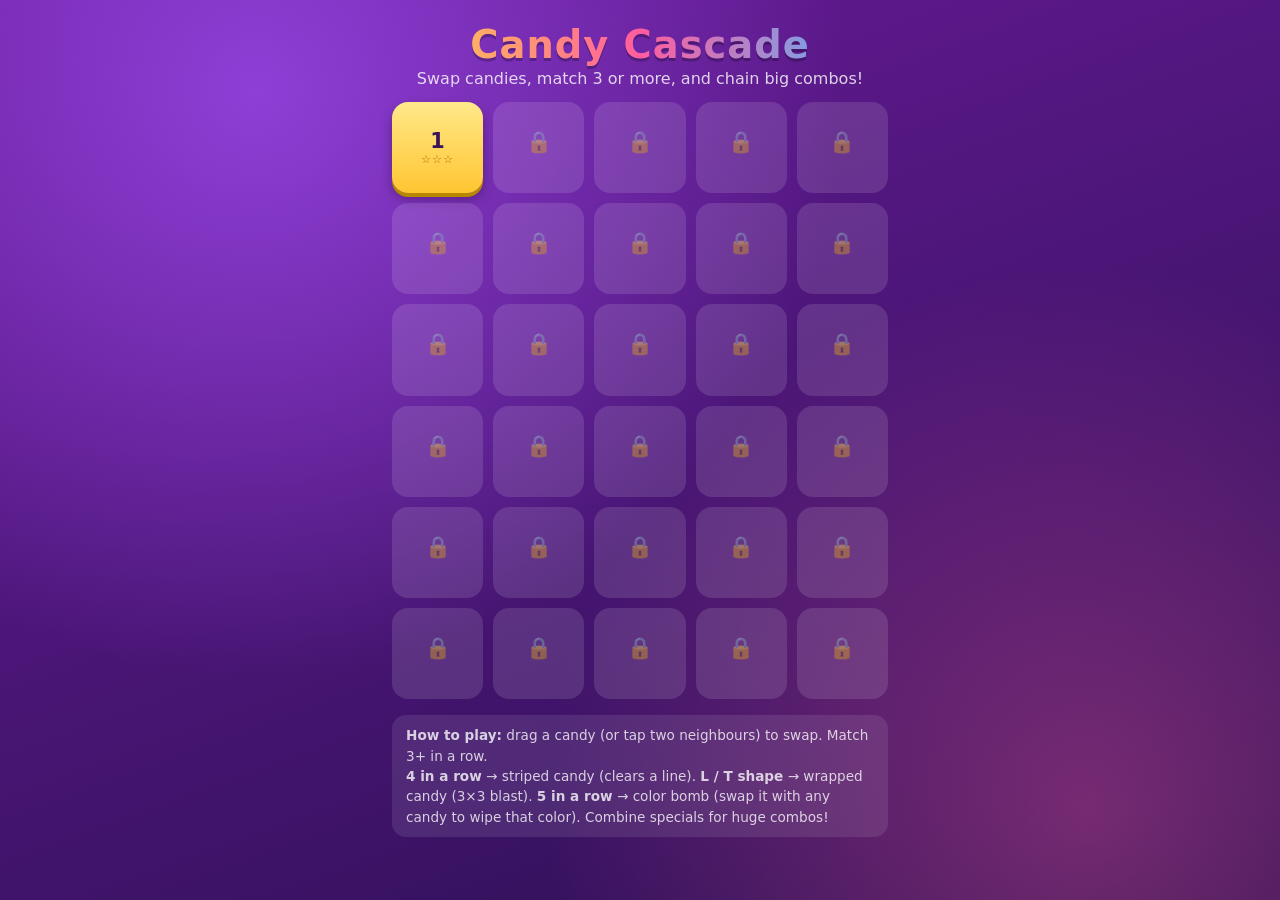
==== game/index.html @ a8004251 "Add Candy Cascade, a playable match-3 game Swap-and-match board with cascades, striped/wrapped/color" ====
<!DOCTYPE html>
<html lang="en">
<head>
<meta charset="utf-8">
<meta name="viewport" content="width=device-width, initial-scale=1, maximum-scale=1, user-scalable=no">
<title>Candy Cascade</title>
<style>
  :root {
    --bg1: #2a1052; --bg2: #6a1b9a; --panel: rgba(255,255,255,.12);
    --text: #fff; --accent: #ffd54a; --accent2: #ff5d9e;
  }
  * { box-sizing: border-box; -webkit-tap-highlight-color: transparent; }
  html, body { margin: 0; height: 100%; }
  body {
    font-family: "Trebuchet MS", "Segoe UI", system-ui, sans-serif;
    color: var(--text); overflow-x: hidden; user-select: none; -webkit-user-select: none;
    background: radial-gradient(circle at 20% 10%, #8e3fd6 0, transparent 45%),
                radial-gradient(circle at 85% 90%, #ff5d9e55 0, transparent 40%),
                linear-gradient(160deg, var(--bg2), var(--bg1));
    background-attachment: fixed;
  }
  #app { max-width: 520px; margin: 0 auto; padding: 12px 12px 24px; min-height: 100%; }
  h1 {
    margin: 10px 0 2px; text-align: center; font-size: 2.4rem; letter-spacing: 1px;
    background: linear-gradient(90deg, #ffd54a, #ff5d9e, #4db8ff); -webkit-background-clip: text; background-clip: text; color: transparent;
    filter: drop-shadow(0 3px 0 rgba(0,0,0,.25));
  }
  .sub { text-align: center; opacity: .8; margin: 0 0 14px; }
  button {
    font: inherit; font-weight: 700; color: #3a1459; background: linear-gradient(#ffe98a, #ffc531);
    border: 0; border-radius: 14px; padding: 10px 18px; cursor: pointer;
    box-shadow: 0 4px 0 #b88700, 0 6px 12px rgba(0,0,0,.3); transition: transform .08s;
  }
  button:active { transform: translateY(3px); box-shadow: 0 1px 0 #b88700; }
  button.ghost { background: var(--panel); color: #fff; box-shadow: none; padding: 8px 12px; }
  button.pink { background: linear-gradient(#ff8ec0, #ff4d94); color: #fff; box-shadow: 0 4px 0 #a31d5a, 0 6px 12px rgba(0,0,0,.3); }
  #levels { display: grid; grid-template-columns: repeat(5, 1fr); gap: 10px; }
  .lv {
    aspect-ratio: 1; border-radius: 16px; display: flex; flex-direction: column; align-items: center; justify-content: center;
    font-size: 1.3rem; padding: 0;
  }
  .lv small { font-size: .7rem; letter-spacing: 1px; color: #b36b00; min-height: 1em; }
  .lv.locked { background: var(--panel); color: rgba(255,255,255,.4); box-shadow: none; cursor: not-allowed; }
  .hidden { display: none !important; }
  #topbar { display: flex; align-items: center; justify-content: space-between; gap: 8px; margin-bottom: 8px; }
  #lvlabel { font-weight: 800; font-size: 1.2rem; }
  #stats { display: grid; grid-template-columns: 1fr 1fr 1.4fr; gap: 8px; margin-bottom: 10px; }
  .stat { background: var(--panel); border-radius: 14px; padding: 6px 8px; text-align: center; backdrop-filter: blur(4px); }
  .stat b { display: block; font-size: 1.5rem; line-height: 1.1; }
  .stat span { font-size: .7rem; text-transform: uppercase; letter-spacing: 1px; opacity: .8; }
  #goal { display: flex; flex-direction: column; justify-content: center; align-items: center; gap: 4px; }
  #goalrow { display: flex; align-items: center; gap: 6px; font-weight: 800; }
  #bar { width: 100%; height: 8px; border-radius: 6px; background: rgba(0,0,0,.3); overflow: hidden; }
  #barfill { height: 100%; width: 0; background: linear-gradient(90deg, #5be37d, #ffd54a); transition: width .3s; }
  #boardwrap { position: relative; width: 100%; margin: 0 auto; touch-action: none; }
  canvas { display: block; margin: 0 auto; border-radius: 18px; touch-action: none; box-shadow: 0 10px 30px rgba(0,0,0,.45); }
  #overlay {
    position: absolute; inset: 0; border-radius: 18px; display: flex; align-items: center; justify-content: center;
    background: rgba(30,8,60,.78); backdrop-filter: blur(3px); animation: fade .25s;
  }
  #card { text-align: center; padding: 20px; }
  #card h2 { font-size: 2rem; margin: 0 0 6px; }
  #stars { font-size: 3rem; letter-spacing: 6px; color: var(--accent); text-shadow: 0 3px 0 rgba(0,0,0,.3); margin: 6px 0 12px; }
  #stars .off { color: rgba(255,255,255,.25); }
  #card p { margin: 4px 0 14px; opacity: .9; }
  #card .btns { display: flex; gap: 10px; justify-content: center; flex-wrap: wrap; }
  #banner {
    position: absolute; left: 0; right: 0; top: 40%; text-align: center; font-size: 2.2rem; font-weight: 900; pointer-events: none;
    color: #fff; text-shadow: 0 3px 0 #a31d5a, 0 0 18px #ff5d9e; opacity: 0;
  }
  #banner.show { animation: pop 1s ease-out; }
  @keyframes pop { 0% { opacity: 0; transform: scale(.4); } 20% { opacity: 1; transform: scale(1.15); } 70% { opacity: 1; transform: scale(1); } 100% { opacity: 0; transform: scale(1.1) translateY(-20px); } }
  @keyframes fade { from { opacity: 0; } }
  .help { margin-top: 16px; font-size: .85rem; opacity: .8; line-height: 1.5; background: var(--panel); border-radius: 14px; padding: 10px 14px; }
  @media (prefers-reduced-motion: reduce) { #banner.show { animation: none; opacity: 1; } }
</style>
</head>
<body>
<div id="app">
  <section id="menu">
    <h1>Candy Cascade</h1>
    <p class="sub">Swap candies, match 3 or more, and chain big combos!</p>
    <div id="levels"></div>
    <div class="help">
      <b>How to play:</b> drag a candy (or tap two neighbours) to swap. Match 3+ in a row.<br>
      <b>4 in a row</b> → striped candy (clears a line). <b>L / T shape</b> → wrapped candy (3×3 blast).
      <b>5 in a row</b> → color bomb (swap it with any candy to wipe that color). Combine specials for huge combos!
    </div>
  </section>

  <section id="game" class="hidden">
    <div id="topbar">
      <button class="ghost" id="btnMenu">☰ Levels</button>
      <div id="lvlabel">Level 1</div>
      <div>
        <button class="ghost" id="btnHint">💡</button>
        <button class="ghost" id="btnSound">🔊</button>
      </div>
    </div>
    <div id="stats">
      <div class="stat"><b id="moves">0</b><span>Moves</span></div>
      <div class="stat"><b id="score">0</b><span>Score</span></div>
      <div class="stat" id="goal">
        <div id="goalrow"><span id="goaltext"></span></div>
        <div id="bar"><div id="barfill"></div></div>
      </div>
    </div>
    <div id="boardwrap">
      <canvas id="board" aria-label="Game board"></canvas>
      <div id="banner"></div>
      <div id="overlay" class="hidden">
        <div id="card">
          <h2 id="ovtitle"></h2>
          <div id="stars"></div>
          <p id="ovtext"></p>
          <div class="btns">
            <button class="ghost" id="ovMenu">Levels</button>
            <button id="ovRetry">Retry</button>
            <button class="pink" id="ovNext">Next ▶</button>
          </div>
        </div>
      </div>
    </div>
  </section>
</div>

<script>
'use strict';
/* ============================== constants ============================== */
const R = 8, C = 8;
const PALETTE = [
  ['#ff8fa3', '#d81b4a'], // 0 red    – heart-ish circle
  ['#ffc46b', '#e67300'], // 1 orange – rounded square
  ['#fff08a', '#e0b400'], // 2 yellow – diamond
  ['#8cf0a1', '#1ba34a'], // 3 green  – hexagon
  ['#8ad4ff', '#1769c9'], // 4 blue   – triangle
  ['#dfa4ff', '#8a2fd0']  // 5 purple – star
];
const SP_NONE = 0, SP_H = 1, SP_V = 2, SP_WRAP = 3, SP_BOMB = 4;
const MAX_LEVEL = 30;
const GRAVITY = 75;           // cells / s²
const $ = id => document.getElementById(id);

/* ============================== state ============================== */
let grid = [], nColors = 5, level = 1, moves = 0, score = 0;
let goal = null, collected = 0, busy = true, playing = false;
let selected = null, drag = null, hint = null, idleTimer = null, hintTimer = 0;
let particles = [], popups = [], beams = [];
let cs = 60, dpr = 1, lastT = 0, shake = 0;
let muted = false, audio = null;
let save = loadSave();

const canvas = $('board');
let ctx = canvas.getContext('2d');

/* ============================== persistence ============================== */
function loadSave() {
  try { return JSON.parse(localStorage.getItem('candyCascade') || '{}'); } catch (e) { return {}; }
}
function writeSave() {
  try { localStorage.setItem('candyCascade', JSON.stringify(save)); } catch (e) { /* storage unavailable */ }
}
const starsOf = n => (save[n] || 0);
const unlocked = n => n === 1 || starsOf(n - 1) > 0;

/* ============================== levels ============================== */
function levelDef(n) {
  const colors = n <= 2 ? 4 : n <= 6 ? 5 : 6;
  const kind = n % 3 === 0 ? 'collect' : 'score';
  const moves = Math.max(15, 26 - Math.floor((n - 1) / 3));
  if (kind === 'collect') {
    return { n, colors, moves: moves + 2, score: 0, collect: { type: (n * 2) % colors, n: 14 + n * 2 } };
  }
  return { n, colors, moves, score: 2500 + (n - 1) * 900, collect: null };
}

/* ============================== audio ============================== */
function ac() {
  if (!audio) { try { audio = new (window.AudioContext || window.webkitAudioContext)(); } catch (e) { audio = false; } }
  if (audio && audio.state === 'suspended') audio.resume();
  return audio;
}
function tone(freq, dur, type = 'sine', vol = .15, slide = 0, delay = 0) {
  if (muted) return; const a = ac(); if (!a) return;
  const t = a.currentTime + delay, o = a.createOscillator(), g = a.createGain();
  o.type = type; o.frequency.setValueAtTime(freq, t);
  if (slide) o.frequency.exponentialRampToValueAtTime(Math.max(30, freq + slide), t + dur);
  g.gain.setValueAtTime(vol, t); g.gain.exponentialRampToValueAtTime(.0001, t + dur);
  o.connect(g); g.connect(a.destination); o.start(t); o.stop(t + dur + .02);
}
const sfx = {
  select() { tone(520, .08, 'triangle', .1); },
  swap() { tone(300, .1, 'triangle', .1, 200); },
  bad() { tone(160, .18, 'square', .08, -60); },
  pop(n) { const f = 392 * Math.pow(2, Math.min(n, 9) / 12 * 2); tone(f, .16, 'triangle', .16); tone(f * 1.5, .1, 'sine', .06, 0, .03); },
  special() { tone(220, .35, 'sawtooth', .09, 900); tone(660, .3, 'sine', .1, 400, .05); },
  boom() { tone(120, .4, 'sawtooth', .16, -80); tone(80, .5, 'square', .1, -40); },
  win() { [523, 659, 784, 1047, 1319].forEach((f, i) => tone(f, .3, 'triangle', .14, 0, i * .11)); },
  lose() { [392, 330, 262, 196].forEach((f, i) => tone(f, .35, 'sawtooth', .08, 0, i * .18)); }
};

/* ============================== helpers ============================== */
const sleep = ms => new Promise(r => setTimeout(r, ms));
const frame = () => new Promise(r => requestAnimationFrame(r));
const rnd = n => Math.floor(Math.random() * n);
const key = (r, c) => r * C + c;
const inB = (r, c) => r >= 0 && c >= 0 && r < R && c < C;

function mk(type, r, c, y) {
  return { type, sp: SP_NONE, x: c, y: y === undefined ? r : y, tx: c, ty: r, vy: 0, scale: 1, alpha: 1,
           busy: false, dying: false, dyT: 0, pop: 0, land: 0 };
}

/* ============================== board logic ============================== */
function runs() {
  const H = [], V = [];
  for (let r = 0; r < R; r++) {
    let c = 0;
    while (c < C) {
      const p = grid[r][c];
      if (!p || p.type < 0) { c++; continue; }
      let e = c + 1;
      while (e < C && grid[r][e] && grid[r][e].type === p.type) e++;
      if (e - c >= 3) { const run = []; for (let k = c; k < e; k++) run.push([r, k]); H.push(run); }
      c = e;
    }
  }
  for (let c = 0; c < C; c++) {
    let r = 0;
    while (r < R) {
      const p = grid[r][c];
      if (!p || p.type < 0) { r++; continue; }
      let e = r + 1;
      while (e < R && grid[e][c] && grid[e][c].type === p.type) e++;
      if (e - r >= 3) { const run = []; for (let k = r; k < e; k++) run.push([k, c]); V.push(run); }
      r = e;
    }
  }
  return { H, V };
}

/* Resolve current matches into a clear-set plus special candies to create. */
function processMatches(pref) {
  const { H, V } = runs();
  if (!H.length && !V.length) return null;
  const clear = new Set(), create = new Map(), hCells = new Set(), vCells = new Set();
  const prefKeys = new Set(pref.map(([r, c]) => key(r, c)));
  const rank = { [SP_BOMB]: 3, [SP_WRAP]: 2, [SP_H]: 1, [SP_V]: 1 };
  const want = (cells, sp) => {
    let cell = cells.find(([r, c]) => prefKeys.has(key(r, c)) && grid[r][c].sp === SP_NONE)
            || cells.find(([r, c]) => grid[r][c].sp === SP_NONE);
    if (!cell) return;
    const k = key(cell[0], cell[1]), cur = create.get(k);
    if (!cur || rank[sp] > rank[cur]) create.set(k, sp);
  };
  for (const run of H) { run.forEach(([r, c]) => { clear.add(key(r, c)); hCells.add(key(r, c)); }); }
  for (const run of V) { run.forEach(([r, c]) => { clear.add(key(r, c)); vCells.add(key(r, c)); }); }
  for (const run of H.concat(V)) {
    const horiz = H.includes(run);
    if (run.length >= 5) want(run, SP_BOMB);
    else if (run.length === 4) want(run, horiz ? SP_V : SP_H);
  }
  for (const k of hCells) if (vCells.has(k)) { // L / T shape
    const r = (k / C) | 0, c = k % C;
    if (grid[r][c].sp === SP_NONE) create.set(k, SP_WRAP);
  }
  for (const k of create.keys()) clear.delete(k);
  return { clear, create };
}

/* Chain-react special candies inside a clear set. */
function expand(set) {
  const q = [...set];
  const add = (r, c) => { if (!inB(r, c)) return; const k = key(r, c); if (!set.has(k)) { set.add(k); q.push(k); } };
  while (q.length) {
    const k = q.pop(), r = (k / C) | 0, c = k % C, p = grid[r][c];
    if (!p || !p.sp) continue;
    if (p.sp === SP_H) { for (let i = 0; i < C; i++) add(r, i); beams.push({ r, c, dir: 'h', t: 0 }); sfx.special(); }
    else if (p.sp === SP_V) { for (let i = 0; i < R; i++) add(i, c); beams.push({ r, c, dir: 'v', t: 0 }); sfx.special(); }
    else if (p.sp === SP_WRAP) { for (let dr = -1; dr <= 1; dr++) for (let dc = -1; dc <= 1; dc++) add(r + dr, c + dc); beams.push({ r, c, dir: 'b', t: 0 }); sfx.boom(); shake = 8; }
    else if (p.sp === SP_BOMB) {
      const cnt = {}; let best = -1, bn = 0;
      grid.forEach(row => row.forEach(q2 => { if (q2 && q2.type >= 0) { cnt[q2.type] = (cnt[q2.type] || 0) + 1; if (cnt[q2.type] > bn) { bn = cnt[q2.type]; best = q2.type; } } }));
      grid.forEach((row, rr) => row.forEach((q2, cc) => { if (q2 && q2.type === best) add(rr, cc); }));
      beams.push({ r, c, dir: 'b', t: 0 }); sfx.special();
    }
  }
}

async function clearCells(set, create, cascade, dur = 240) {
  expand(set);
  for (const k of [...create.keys()]) if (set.has(k)) create.delete(k);
  let n = 0;
  for (const k of set) {
    const r = (k / C) | 0, c = k % C, p = grid[r][c];
    if (!p || p.dying) continue;
    p.dying = true; n++;
    if (goal.collect && p.type === goal.collect.type) collected++;
    burst(r, c, p);
  }
  if (!n && !create.size) return;
  const gained = n * 30 * cascade + (n > 3 ? (n - 3) * 20 : 0);
  score += gained;
  const mid = [...set][0]; if (mid !== undefined) addPopup(((mid % C) + .5), (((mid / C) | 0) + .5), '+' + gained);
  sfx.pop(cascade);
  if (cascade >= 2) banner(['', '', 'Sweet!', 'Tasty!', 'Delicious!', 'Divine!'][Math.min(cascade, 5)]);
  for (const [k, sp] of create) {
    const r = (k / C) | 0, c = k % C, p = grid[r][c];
    p.sp = sp; if (sp === SP_BOMB) p.type = -1; p.pop = 1; sfx.special();
  }
  updateHUD();
  await sleep(dur);
  for (const k of set) { const r = (k / C) | 0, c = k % C; if (grid[r][c] && grid[r][c].dying) grid[r][c] = null; }
}

function gravity() {
  for (let c = 0; c < C; c++) {
    let w = R - 1;
    for (let r = R - 1; r >= 0; r--) {
      const p = grid[r][c];
      if (p) { if (w !== r) { grid[w][c] = p; grid[r][c] = null; } p.ty = w; p.tx = c; w--; }
    }
    for (let r = w; r >= 0; r--) {
      const p = mk(rnd(nColors), r, c, r - (w + 1) - 0.0);
      grid[r][c] = p;
    }
  }
}

const settled = () => grid.every(row => row.every(p => !p || (!p.busy && Math.abs(p.y - p.ty) < 1e-3 && Math.abs(p.x - p.tx) < 1e-3 && !p.dying)));
async function settle() { while (!settled()) await frame(); await sleep(60); }

async function cascadeLoop(pref, cascade) {
  while (true) {
    const m = processMatches(pref); pref = [];
    if (!m) break;
    await clearCells(m.clear, m.create, cascade);
    gravity(); await settle();
    cascade++;
  }
}

/* ----- special-candy combos (swapping two specials) ----- */
function isCombo(a, b) {
  if (!a || !b) return false;
  if (a.sp === SP_BOMB || b.sp === SP_BOMB) return true;
  return a.sp > 0 && b.sp > 0;
}
function comboSet(a, ra, ca, b, rb, cb) {
  const set = new Set();
  const addAll = f => { for (let r = 0; r < R; r++) for (let c = 0; c < C; c++) if (grid[r][c] && f(grid[r][c])) set.add(key(r, c)); };
  if (a.sp === SP_BOMB || b.sp === SP_BOMB) {
    const bomb = a.sp === SP_BOMB ? a : b, other = bomb === a ? b : a;
    if (other.sp === SP_BOMB) { addAll(() => true); banner('RAINBOW!'); }
    else {
      const t = other.type;
      if (other.sp > 0) addAll(p => p.type === t && p.sp === SP_NONE && (p.sp = other.sp === SP_WRAP ? SP_WRAP : (rnd(2) ? SP_H : SP_V)));
      addAll(p => p.type === t || p === bomb);
      other.sp = SP_NONE;
    }
    bomb.sp = SP_NONE; set.add(key(ra, ca)); set.add(key(rb, cb));
    return set;
  }
  const sa = a.sp, sb = b.sp; a.sp = b.sp = SP_NONE;
  if (sa === SP_WRAP && sb === SP_WRAP) {
    for (let dr = -2; dr <= 2; dr++) for (let dc = -2; dc <= 2; dc++) if (inB(rb + dr, cb + dc)) set.add(key(rb + dr, cb + dc));
    banner('MEGA BLAST!');
  } else if (sa === SP_WRAP || sb === SP_WRAP) {
    for (let d = -1; d <= 1; d++) for (let i = 0; i < 8; i++) {
      if (inB(rb + d, i)) set.add(key(rb + d, i));
      if (inB(i, cb + d)) set.add(key(i, cb + d));
    }
    banner('BIG CROSS!');
  } else {
    for (let i = 0; i < C; i++) set.add(key(rb, i));
    for (let i = 0; i < R; i++) set.add(key(i, cb));
    beams.push({ r: rb, c: cb, dir: 'h', t: 0 }, { r: rb, c: cb, dir: 'v', t: 0 });
  }
  set.add(key(ra, ca)); set.add(key(rb, cb));
  return set;
}

function swapTest(r1, c1, r2, c2) {
  const a = grid[r1][c1], b = grid[r2][c2];
  grid[r1][c1] = b; grid[r2][c2] = a;
  const { H, V } = runs();
  const ok = isCombo(a, b) || H.length > 0 || V.length > 0;
  grid[r1][c1] = a; grid[r2][c2] = b;
  return ok;
}
function findMove() {
  const moves = [];
  for (let r = 0; r < R; r++) for (let c = 0; c < C; c++) {
    if (c + 1 < C && swapTest(r, c, r, c + 1)) moves.push([[r, c], [r, c + 1]]);
    if (r + 1 < R && swapTest(r, c, r + 1, c)) moves.push([[r, c], [r + 1, c]]);
  }
  return moves.length ? moves[rnd(moves.length)] : null;
}

/* ----- board creation / shuffle ----- */
function randomTypes() {
  const t = [];
  for (let r = 0; r < R; r++) {
    t.push([]);
    for (let c = 0; c < C; c++) {
      let v;
      do { v = rnd(nColors); }
      while ((c >= 2 && t[r][c - 1] === v && t[r][c - 2] === v) || (r >= 2 && t[r - 1][c] === v && t[r - 2][c] === v));
      t[r].push(v);
    }
  }
  return t;
}
function buildBoard() {
  do {
    const t = randomTypes();
    grid = t.map((row, r) => row.map((v, c) => mk(v, r, c, r - R - 1)));
  } while (!findMove());
}
async function shuffleBoard() {
  banner('No moves — shuffling!');
  const ps = [];
  grid.forEach(row => row.forEach(p => ps.push(p)));
  let tries = 0;
  do {
    for (let i = ps.length - 1; i > 0; i--) { const j = rnd(i + 1); [ps[i], ps[j]] = [ps[j], ps[i]]; }
    ps.forEach((p, i) => { grid[(i / C) | 0][i % C] = p; });
    tries++;
    if (tries > 200) { // fall back to fresh candies
      ps.forEach((p, i) => { if (p.sp === SP_NONE) p.type = rnd(nColors); });
      tries = 0;
    }
  } while (runs().H.length || runs().V.length || !findMove());
  const mv = [];
  grid.forEach((row, r) => row.forEach((p, c) => { mv.push({ p, fx: p.x, fy: p.y, tx: c, ty: r }); p.tx = c; p.ty = r; }));
  sfx.swap();
  await tween(mv, 500);
}

/* ============================== animation ============================== */
function tween(list, dur) {
  return new Promise(res => {
    list.forEach(o => { o.p.busy = true; });
    const t0 = performance.now();
    (function step(now) {
      const t = Math.min(1, (now - t0) / dur);
      const e = t < .5 ? 2 * t * t : 1 - Math.pow(-2 * t + 2, 2) / 2;
      list.forEach(o => { o.p.x = o.fx + (o.tx - o.fx) * e; o.p.y = o.fy + (o.ty - o.fy) * e; });
      if (t < 1) requestAnimationFrame(step);
      else { list.forEach(o => { o.p.x = o.tx; o.p.y = o.ty; o.p.busy = false; }); res(); }
    })(t0);
  });
}

function burst(r, c, p) {
  const col = p.type >= 0 ? PALETTE[p.type][0] : '#ffffff';
  for (let i = 0; i < 9; i++) {
    const a = Math.random() * Math.PI * 2, s = 1.5 + Math.random() * 4;
    particles.push({ x: c + .5, y: r + .5, vx: Math.cos(a) * s, vy: Math.sin(a) * s - 1.5, life: .5 + Math.random() * .4, max: .9, color: col, size: .05 + Math.random() * .07 });
  }
}
function addPopup(x, y, text) { popups.push({ x, y, text, life: 1 }); }
function banner(text) {
  if (!text) return;
  const b = $('banner'); b.textContent = text; b.classList.remove('show'); void b.offsetWidth; b.classList.add('show');
}

function update(dt) {
  for (const row of grid) for (const p of row) {
    if (!p) continue;
    if (!p.busy) {
      if (p.y < p.ty - 1e-4) {
        p.vy += GRAVITY * dt; p.y = Math.min(p.ty, p.y + p.vy * dt);
        if (p.y >= p.ty) { if (p.vy > 6) p.land = 1; p.vy = 0; }
      } else { p.y = p.ty; p.vy = 0; }
      p.x += (p.tx - p.x) * Math.min(1, dt * 20);
      if (Math.abs(p.x - p.tx) < 1e-3) p.x = p.tx;
    }
    if (p.dying) { p.dyT += dt / .22; p.alpha = Math.max(0, 1 - p.dyT); p.scale = 1 + .25 * Math.sin(Math.min(1, p.dyT) * Math.PI) - .6 * p.dyT * p.dyT; }
    if (p.pop > 0) p.pop = Math.max(0, p.pop - dt * 3);
    if (p.land > 0) p.land = Math.max(0, p.land - dt * 6);
  }
  particles = particles.filter(q => { q.life -= dt; q.x += q.vx * dt; q.y += q.vy * dt; q.vy += 9 * dt; return q.life > 0; });
  popups = popups.filter(q => { q.life -= dt * 1.1; q.y -= dt * .8; return q.life > 0; });
  beams = beams.filter(b => { b.t += dt * 3.5; return b.t < 1; });
  if (shake > 0) shake = Math.max(0, shake - dt * 30);
  hintTimer += dt;
}

/* ============================== rendering ============================== */
function shapePath(type, r) {
  ctx.beginPath();
  switch (type) {
    case 0: ctx.arc(0, 0, r, 0, Math.PI * 2); break;
    case 1: { const k = r * .88, rad = r * .32; ctx.moveTo(-k + rad, -k); ctx.arcTo(k, -k, k, k, rad); ctx.arcTo(k, k, -k, k, rad); ctx.arcTo(-k, k, -k, -k, rad); ctx.arcTo(-k, -k, k, -k, rad); break; }
    case 2: { const k = r * 1.08; ctx.moveTo(0, -k); ctx.lineTo(k * .85, 0); ctx.lineTo(0, k); ctx.lineTo(-k * .85, 0); break; }
    case 3: for (let i = 0; i < 6; i++) { const a = Math.PI / 6 + i * Math.PI / 3; ctx[i ? 'lineTo' : 'moveTo'](Math.cos(a) * r * 1.05, Math.sin(a) * r * 1.05); } break;
    case 4: ctx.moveTo(0, -r * 1.05); ctx.lineTo(r * 1.0, r * .8); ctx.lineTo(-r * 1.0, r * .8); break;
    default: for (let i = 0; i < 10; i++) { const a = -Math.PI / 2 + i * Math.PI / 5, rr = i % 2 ? r * .52 : r * 1.12; ctx[i ? 'lineTo' : 'moveTo'](Math.cos(a) * rr, Math.sin(a) * rr); }
  }
  ctx.closePath();
}

function drawCandy(type, sp, r, t, flat) {
  if (sp === SP_BOMB) {
    const g = ctx.createRadialGradient(-r * .3, -r * .35, r * .1, 0, 0, r * 1.05);
    g.addColorStop(0, '#777'); g.addColorStop(1, '#161616');
    ctx.fillStyle = g; ctx.beginPath(); ctx.arc(0, 0, r * 1.05, 0, Math.PI * 2); ctx.fill();
    for (let i = 0; i < 10; i++) {
      const a = i / 10 * Math.PI * 2 + t * 2;
      ctx.fillStyle = PALETTE[i % PALETTE.length][0];
      ctx.beginPath(); ctx.arc(Math.cos(a) * r * .62, Math.sin(a) * r * .62, r * .13, 0, Math.PI * 2); ctx.fill();
    }
    ctx.fillStyle = 'rgba(255,255,255,.55)'; ctx.beginPath(); ctx.ellipse(-r * .35, -r * .4, r * .25, r * .14, -.6, 0, Math.PI * 2); ctx.fill();
    return;
  }
  const [c0, c1] = PALETTE[type];
  shapePath(type, r);
  const g = ctx.createRadialGradient(-r * .35, -r * .4, r * .1, 0, 0, r * 1.2);
  g.addColorStop(0, c0); g.addColorStop(1, c1);
  ctx.fillStyle = g; ctx.fill();
  ctx.lineWidth = Math.max(1.5, r * .09); ctx.strokeStyle = 'rgba(0,0,0,.28)'; ctx.stroke();
  if (sp === SP_H || sp === SP_V) {
    ctx.save(); shapePath(type, r); ctx.clip();
    ctx.fillStyle = 'rgba(255,255,255,.8)';
    for (let i = -1; i <= 1; i++) {
      if (sp === SP_H) ctx.fillRect(-r * 1.2, i * r * .6 - r * .11, r * 2.4, r * .22);
      else ctx.fillRect(i * r * .6 - r * .11, -r * 1.2, r * .22, r * 2.4);
    }
    ctx.restore();
  }
  if (sp === SP_WRAP) {
    ctx.save(); ctx.shadowColor = '#fff'; ctx.shadowBlur = r * .5 * (.6 + .4 * Math.sin(t * 6));
    ctx.strokeStyle = 'rgba(255,255,255,.95)'; ctx.lineWidth = r * .16;
    shapePath(type, r * 1.18); ctx.stroke(); ctx.restore();
    ctx.fillStyle = 'rgba(255,255,255,.9)';
    [-1, 1].forEach(s => { ctx.beginPath(); ctx.moveTo(s * r * 1.05, 0); ctx.lineTo(s * r * 1.45, -r * .3); ctx.lineTo(s * r * 1.45, r * .3); ctx.fill(); });
  }
  if (!flat) {
    ctx.fillStyle = 'rgba(255,255,255,.6)'; ctx.beginPath(); ctx.ellipse(-r * .32, -r * .38, r * .26, r * .13, -.6, 0, Math.PI * 2); ctx.fill();
  }
}

function draw(time) {
  const W = C * cs, H = R * cs, t = time / 1000;
  ctx.setTransform(dpr, 0, 0, dpr, 0, 0);
  ctx.clearRect(0, 0, W, H);
  ctx.save();
  if (shake > 0) ctx.translate((Math.random() - .5) * shake, (Math.random() - .5) * shake);
  // board backdrop
  const bg = ctx.createLinearGradient(0, 0, 0, H); bg.addColorStop(0, '#3b1a6e'); bg.addColorStop(1, '#241047');
  ctx.fillStyle = bg; ctx.fillRect(0, 0, W, H);
  for (let r = 0; r < R; r++) for (let c = 0; c < C; c++) {
    ctx.fillStyle = (r + c) % 2 ? 'rgba(255,255,255,.06)' : 'rgba(255,255,255,.12)';
    ctx.fillRect(c * cs, r * cs, cs, cs);
  }
  // candies
  const hintOn = hint && hintTimer > 0 && !busy;
  for (const row of grid) for (const p of row) {
    if (!p) continue;
    let s = p.scale * (1 + p.pop * .35);
    let sx = s, sy = s;
    if (p.land > 0) { sy *= 1 - .14 * p.land; sx *= 1 + .1 * p.land; }
    const isSel = selected && grid[selected[0]][selected[1]] === p;
    const isHint = hintOn && hint.some(([r, c]) => grid[r][c] === p);
    if (isSel) { s *= 1.12; sx = sy = s * (1 + .04 * Math.sin(t * 12)); }
    if (isHint) { sx = sy = s * (1 + .12 * Math.abs(Math.sin(t * 5))); }
    ctx.save();
    ctx.translate((p.x + .5) * cs, (p.y + .5) * cs);
    ctx.scale(sx, sy);
    ctx.globalAlpha = Math.max(0, p.alpha);
    if (isSel) { ctx.fillStyle = 'rgba(255,255,255,.25)'; ctx.beginPath(); ctx.arc(0, 0, cs * .5, 0, Math.PI * 2); ctx.fill(); }
    drawCandy(p.type, p.sp, cs * .36, t);
    ctx.restore();
  }
  // beams
  for (const b of beams) {
    ctx.save(); ctx.globalAlpha = 1 - b.t; ctx.fillStyle = '#fff';
    const w = cs * (.9 - b.t * .6);
    if (b.dir === 'h') ctx.fillRect(0, (b.r + .5) * cs - w / 2, W, w);
    else if (b.dir === 'v') ctx.fillRect((b.c + .5) * cs - w / 2, 0, w, H);
    else { ctx.beginPath(); ctx.arc((b.c + .5) * cs, (b.r + .5) * cs, cs * (.5 + b.t * 2.2), 0, Math.PI * 2); ctx.fill(); }
    ctx.restore();
  }
  // particles
  for (const q of particles) {
    ctx.globalAlpha = Math.max(0, q.life / q.max); ctx.fillStyle = q.color;
    ctx.beginPath(); ctx.arc(q.x * cs, q.y * cs, q.size * cs, 0, Math.PI * 2); ctx.fill();
  }
  ctx.globalAlpha = 1;
  // popups
  ctx.textAlign = 'center'; ctx.font = `800 ${Math.round(cs * .42)}px "Trebuchet MS", sans-serif`;
  for (const q of popups) {
    ctx.globalAlpha = Math.max(0, Math.min(1, q.life * 1.5)); ctx.lineWidth = 4; ctx.strokeStyle = 'rgba(60,10,90,.9)';
    ctx.strokeText(q.text, q.x * cs, q.y * cs); ctx.fillStyle = '#ffe98a'; ctx.fillText(q.text, q.x * cs, q.y * cs);
  }
  ctx.globalAlpha = 1;
  ctx.restore();
}

function loop(now) {
  const dt = Math.min(.05, (now - lastT) / 1000 || 0); lastT = now;
  if (playing) { update(dt); draw(now); }
  requestAnimationFrame(loop);
}

function resize() {
  const wrap = $('boardwrap');
  const maxW = Math.min(480, wrap.clientWidth || 480);
  const maxH = Math.max(240, window.innerHeight - 250);
  cs = Math.max(30, Math.floor(Math.min(maxW, maxH) / C));
  dpr = window.devicePixelRatio || 1;
  canvas.width = C * cs * dpr; canvas.height = R * cs * dpr;
  canvas.style.width = C * cs + 'px'; canvas.style.height = R * cs + 'px';
  $('overlay').style.inset = '0 ' + Math.max(0, (wrap.clientWidth - C * cs) / 2) + 'px';
}
window.addEventListener('resize', () => { if (playing) resize(); });

/* ============================== HUD ============================== */
function updateHUD() {
  $('moves').textContent = moves;
  $('score').textContent = score;
  let pct;
  if (goal.collect) {
    pct = Math.min(1, collected / goal.collect.n);
    $('goaltext').lastChild && ($('goaltext').lastChild.textContent = ' ' + Math.min(collected, goal.collect.n) + ' / ' + goal.collect.n);
  } else {
    pct = Math.min(1, score / goal.score);
    $('goaltext').textContent = 'Score ' + goal.score;
  }
  $('barfill').style.width = (pct * 100) + '%';
}

function renderMenu() {
  const box = $('levels'); box.innerHTML = '';
  for (let n = 1; n <= MAX_LEVEL; n++) {
    const b = document.createElement('button'); b.className = 'lv' + (unlocked(n) ? '' : ' locked');
    const s = starsOf(n);
    b.innerHTML = `${unlocked(n) ? n : '🔒'}<small>${unlocked(n) ? '★'.repeat(s) + '☆'.repeat(3 - s) : ''}</small>`;
    b.onclick = () => { if (unlocked(n)) startLevel(n); };
    box.appendChild(b);
  }
}

/* ============================== game flow ============================== */
function startLevel(n) {
  ac();
  level = n; goal = levelDef(n); nColors = goal.colors; moves = goal.moves; score = 0; collected = 0;
  selected = drag = hint = null; particles = []; popups = []; beams = [];
  $('menu').classList.add('hidden'); $('game').classList.remove('hidden'); $('overlay').classList.add('hidden');
  $('lvlabel').textContent = 'Level ' + n;
  // goal label
  const gt = $('goaltext'); gt.innerHTML = '';
  if (goal.collect) {
    const icon = document.createElement('canvas'); icon.width = icon.height = 30;
    const g = icon.getContext('2d'); g.translate(15, 15);
    const real = ctx; ctx = g; drawCandy(goal.collect.type, 0, 11, 0, true); ctx = real;
    icon.style.verticalAlign = 'middle'; gt.appendChild(icon); gt.appendChild(document.createTextNode(' 0 / ' + goal.collect.n));
  }
  resize(); buildBoard(); updateHUD(); playing = true; busy = true;
  (async () => { await settle(); busy = false; armHint(); })();
}

function armHint() {
  clearTimeout(idleTimer); hint = null; hintTimer = 0;
  idleTimer = setTimeout(showHint, 6000);
}
function showHint() { if (!busy && playing) { hint = findMove(); hintTimer = 1; } }
function clearHint() { clearTimeout(idleTimer); hint = null; hintTimer = 0; }

async function trySwap(r1, c1, r2, c2) {
  if (busy || !inB(r2, c2)) return;
  busy = true; selected = null; clearHint();
  const a = grid[r1][c1], b = grid[r2][c2];
  const doSwap = () => {
    grid[r1][c1] = b; grid[r2][c2] = a;
    a.tx = c2; a.ty = r2; b.tx = c1; b.ty = r1;
  };
  doSwap(); sfx.swap();
  await tween([{ p: a, fx: c1, fy: r1, tx: c2, ty: r2 }, { p: b, fx: c2, fy: r2, tx: c1, ty: r1 }], 170);
  const { H, V } = runs();
  const combo = isCombo(a, b);
  if (!combo && !H.length && !V.length) {
    sfx.bad();
    grid[r1][c1] = a; grid[r2][c2] = b; a.tx = c1; a.ty = r1; b.tx = c2; b.ty = r2;
    await tween([{ p: a, fx: c2, fy: r2, tx: c1, ty: r1 }, { p: b, fx: c1, fy: r1, tx: c2, ty: r2 }], 170);
    busy = false; armHint(); return;
  }
  moves--; updateHUD();
  let cascade = 1;
  if (combo) {
    const set = comboSet(a, r2, c2, b, r1, c1);
    // comboSet takes (a at its new pos, b at its new pos)
    await clearCells(set, new Map(), cascade, 320); gravity(); await settle(); cascade++;
  }
  await cascadeLoop([[r1, c1], [r2, c2]], cascade);
  await endTurn();
}

function goalMet() {
  return score >= goal.score && (!goal.collect || collected >= goal.collect.n);
}

async function endTurn() {
  if (goalMet()) { await winSequence(); return; }
  if (moves <= 0) { await sleep(300); finish(false); return; }
  if (!findMove()) { await shuffleBoard(); await cascadeLoop([], 1); if (goalMet()) { await winSequence(); return; } }
  busy = false; armHint();
}

async function winSequence() {
  banner(moves > 0 ? 'Sugar Rush!' : 'Level Clear!');
  // convert leftover moves into striped candies that detonate
  while (moves > 0) {
    const normals = [];
    grid.forEach((row, r) => row.forEach((p, c) => { if (p && p.sp === SP_NONE && p.type >= 0) normals.push([r, c]); }));
    if (!normals.length) break;
    const [r, c] = normals[rnd(normals.length)];
    grid[r][c].sp = rnd(2) ? SP_H : SP_V; grid[r][c].pop = 1;
    moves--; updateHUD(); sfx.special();
    await sleep(220);
    await clearCells(new Set([key(r, c)]), new Map(), 1, 160);
    gravity(); await settle();
    await cascadeLoop([], 1);
  }
  await sleep(250);
  finish(true);
}

function finish(won) {
  busy = true; clearHint();
  let stars = 0;
  if (won) {
    const ratio = goal.score ? score / goal.score : 0;
    if (!goal.collect) stars = ratio >= 2.6 ? 3 : ratio >= 1.8 ? 2 : 1;
    else stars = score >= 2500 + level * 150 ? 3 : score >= 1500 + level * 80 ? 2 : 1;
    if (stars > starsOf(level)) { save[level] = stars; writeSave(); }
    sfx.win();
  } else sfx.lose();
  $('ovtitle').textContent = won ? 'Level Complete!' : 'Out of moves';
  $('stars').innerHTML = won ? [1, 2, 3].map(i => `<span class="${i <= stars ? '' : 'off'}">★</span>`).join('') : '';
  $('ovtext').textContent = won ? `Score: ${score}` : (goal.collect ? `You collected ${Math.min(collected, goal.collect.n)} of ${goal.collect.n}.` : `You scored ${score} of ${goal.score}.`);
  $('ovNext').classList.toggle('hidden', !(won && level < MAX_LEVEL));
  $('overlay').classList.remove('hidden');
}

/* ============================== input ============================== */
function cellAt(e) {
  const rect = canvas.getBoundingClientRect();
  const x = (e.clientX - rect.left) / rect.width * C, y = (e.clientY - rect.top) / rect.height * R;
  return { r: Math.floor(y), c: Math.floor(x), fx: x, fy: y };
}
canvas.addEventListener('pointerdown', e => {
  ac();
  if (busy || !playing) return;
  e.preventDefault();
  const { r, c, fx, fy } = cellAt(e);
  if (!inB(r, c)) return;
  clearHint(); armHint();
  if (selected) {
    const [sr, sc] = selected;
    if (sr === r && sc === c) { selected = null; return; }
    if (Math.abs(sr - r) + Math.abs(sc - c) === 1) { drag = null; trySwap(sr, sc, r, c); return; }
  }
  selected = [r, c]; sfx.select();
  drag = { r, c, fx, fy };
  try { canvas.setPointerCapture(e.pointerId); } catch (err) { /* ignore */ }
});
canvas.addEventListener('pointermove', e => {
  if (!drag || busy) return;
  const { fx, fy } = cellAt(e);
  const dx = fx - drag.fx, dy = fy - drag.fy;
  if (Math.max(Math.abs(dx), Math.abs(dy)) < .35) return;
  const horiz = Math.abs(dx) > Math.abs(dy);
  const r2 = drag.r + (horiz ? 0 : Math.sign(dy)), c2 = drag.c + (horiz ? Math.sign(dx) : 0);
  const { r, c } = drag; drag = null;
  trySwap(r, c, r2, c2);
});
const endDrag = () => { drag = null; };
canvas.addEventListener('pointerup', endDrag);
canvas.addEventListener('pointercancel', endDrag);

$('btnMenu').onclick = () => { playing = false; clearHint(); renderMenu(); $('game').classList.add('hidden'); $('menu').classList.remove('hidden'); };
$('ovMenu').onclick = () => $('btnMenu').onclick();
$('ovRetry').onclick = () => startLevel(level);
$('ovNext').onclick = () => startLevel(level + 1);
$('btnHint').onclick = () => { if (!busy && playing) { hint = findMove(); hintTimer = 1; } };
$('btnSound').onclick = () => { muted = !muted; $('btnSound').textContent = muted ? '🔇' : '🔊'; };

/* ============================== boot ============================== */
renderMenu();
requestAnimationFrame(loop);
window.__game = { get grid() { return grid; }, trySwap, findMove, runs, startLevel, get busy() { return busy; }, get state() { return { moves, score, collected, goal }; } };
</script>
</body>
</html>
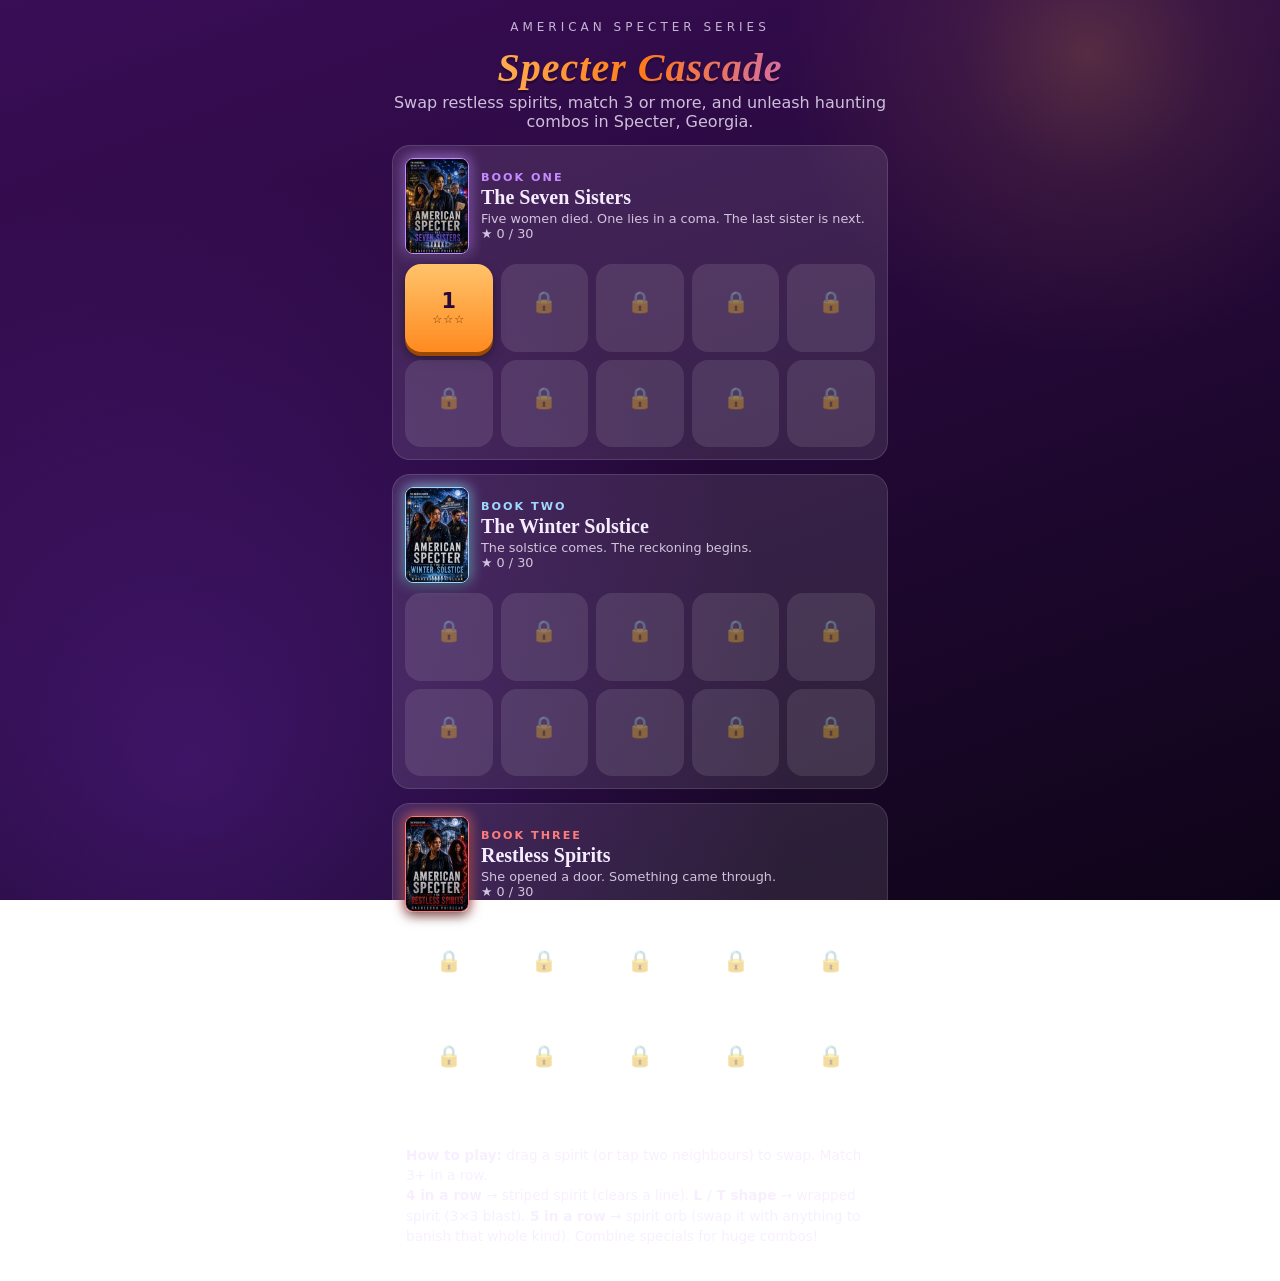
==== commit 4af30033: "Retheme as Specter Cascade: Halloween pieces and three American Specter stages Ghost/pumpkin/moon/po" ====
--- a/game/index.html
+++ b/game/index.html
@@ -3,43 +3,42 @@
 <head>
 <meta charset="utf-8">
 <meta name="viewport" content="width=device-width, initial-scale=1, maximum-scale=1, user-scalable=no">
-<title>Candy Cascade</title>
+<title>Specter Cascade</title>
 <style>
   :root {
-    --bg1: #2a1052; --bg2: #6a1b9a; --panel: rgba(255,255,255,.12);
-    --text: #fff; --accent: #ffd54a; --accent2: #ff5d9e;
+    --bg1: #0e0418; --bg2: #3a0d57; --panel: rgba(255,255,255,.1);
+    --text: #f6ecff; --accent: #ffa63d; --accent2: #8cff6b;
   }
   * { box-sizing: border-box; -webkit-tap-highlight-color: transparent; }
   html, body { margin: 0; height: 100%; }
   body {
     font-family: "Trebuchet MS", "Segoe UI", system-ui, sans-serif;
     color: var(--text); overflow-x: hidden; user-select: none; -webkit-user-select: none;
-    background: radial-gradient(circle at 20% 10%, #8e3fd6 0, transparent 45%),
-                radial-gradient(circle at 85% 90%, #ff5d9e55 0, transparent 40%),
+    background: radial-gradient(circle at 85% 6%, #ffb34733 0, #ffb34714 9%, transparent 22%),
+                radial-gradient(circle at 15% 85%, #7a2fd055 0, transparent 45%),
                 linear-gradient(160deg, var(--bg2), var(--bg1));
     background-attachment: fixed;
   }
-  #app { max-width: 520px; margin: 0 auto; padding: 12px 12px 24px; min-height: 100%; }
+  #app { position: relative; z-index: 1; max-width: 520px; margin: 0 auto; padding: 12px 12px 24px; min-height: 100%; }
   h1 {
-    margin: 10px 0 2px; text-align: center; font-size: 2.4rem; letter-spacing: 1px;
-    background: linear-gradient(90deg, #ffd54a, #ff5d9e, #4db8ff); -webkit-background-clip: text; background-clip: text; color: transparent;
+    margin: 10px 0 2px; text-align: center; font-size: 2.5rem; letter-spacing: 1px; font-family: Georgia, 'Times New Roman', serif; font-style: italic;
+    background: linear-gradient(90deg, #ffd27a, #ff7a1a, #b967ff); -webkit-background-clip: text; background-clip: text; color: transparent;
     filter: drop-shadow(0 3px 0 rgba(0,0,0,.25));
   }
   .sub { text-align: center; opacity: .8; margin: 0 0 14px; }
   button {
-    font: inherit; font-weight: 700; color: #3a1459; background: linear-gradient(#ffe98a, #ffc531);
+    font: inherit; font-weight: 700; color: #2a0a3a; background: linear-gradient(#ffc36b, #ff8a1f);
     border: 0; border-radius: 14px; padding: 10px 18px; cursor: pointer;
-    box-shadow: 0 4px 0 #b88700, 0 6px 12px rgba(0,0,0,.3); transition: transform .08s;
-  }
-  button:active { transform: translateY(3px); box-shadow: 0 1px 0 #b88700; }
+    box-shadow: 0 4px 0 #9a4a00, 0 6px 12px rgba(0,0,0,.4); transition: transform .08s;
+  }
+  button:active { transform: translateY(3px); box-shadow: 0 1px 0 #9a4a00; }
   button.ghost { background: var(--panel); color: #fff; box-shadow: none; padding: 8px 12px; }
-  button.pink { background: linear-gradient(#ff8ec0, #ff4d94); color: #fff; box-shadow: 0 4px 0 #a31d5a, 0 6px 12px rgba(0,0,0,.3); }
-  #levels { display: grid; grid-template-columns: repeat(5, 1fr); gap: 10px; }
+  button.pink { background: linear-gradient(#b86bff, #7a2fd0); color: #fff; box-shadow: 0 4px 0 #3d1470, 0 6px 12px rgba(0,0,0,.4); }
   .lv {
-    aspect-ratio: 1; border-radius: 16px; display: flex; flex-direction: column; align-items: center; justify-content: center;
+    aspect-ratio: 1; font-size: 1.2rem; border-radius: 16px; display: flex; flex-direction: column; align-items: center; justify-content: center;
     font-size: 1.3rem; padding: 0;
   }
-  .lv small { font-size: .7rem; letter-spacing: 1px; color: #b36b00; min-height: 1em; }
+  .lv small { font-size: .7rem; letter-spacing: 1px; color: #7a3a00; min-height: 1em; }
   .lv.locked { background: var(--panel); color: rgba(255,255,255,.4); box-shadow: none; cursor: not-allowed; }
   .hidden { display: none !important; }
   #topbar { display: flex; align-items: center; justify-content: space-between; gap: 8px; margin-bottom: 8px; }
@@ -51,12 +50,12 @@
   #goal { display: flex; flex-direction: column; justify-content: center; align-items: center; gap: 4px; }
   #goalrow { display: flex; align-items: center; gap: 6px; font-weight: 800; }
   #bar { width: 100%; height: 8px; border-radius: 6px; background: rgba(0,0,0,.3); overflow: hidden; }
-  #barfill { height: 100%; width: 0; background: linear-gradient(90deg, #5be37d, #ffd54a); transition: width .3s; }
+  #barfill { height: 100%; width: 0; background: linear-gradient(90deg, #8cff6b, #ff9a2a); transition: width .3s; }
   #boardwrap { position: relative; width: 100%; margin: 0 auto; touch-action: none; }
-  canvas { display: block; margin: 0 auto; border-radius: 18px; touch-action: none; box-shadow: 0 10px 30px rgba(0,0,0,.45); }
+  canvas { display: block; margin: 0 auto; border-radius: 18px; touch-action: none; box-shadow: 0 10px 30px rgba(0,0,0,.6), 0 0 0 2px var(--glow), 0 0 34px var(--glow); }
   #overlay {
     position: absolute; inset: 0; border-radius: 18px; display: flex; align-items: center; justify-content: center;
-    background: rgba(30,8,60,.78); backdrop-filter: blur(3px); animation: fade .25s;
+    background: rgba(12,3,24,.84); backdrop-filter: blur(3px); animation: fade .25s;
   }
   #card { text-align: center; padding: 20px; }
   #card h2 { font-size: 2rem; margin: 0 0 6px; }
@@ -66,32 +65,65 @@
   #card .btns { display: flex; gap: 10px; justify-content: center; flex-wrap: wrap; }
   #banner {
     position: absolute; left: 0; right: 0; top: 40%; text-align: center; font-size: 2.2rem; font-weight: 900; pointer-events: none;
-    color: #fff; text-shadow: 0 3px 0 #a31d5a, 0 0 18px #ff5d9e; opacity: 0;
+    color: #fff; text-shadow: 0 3px 0 #4a1470, 0 0 18px #ff7a1a; opacity: 0;
   }
   #banner.show { animation: pop 1s ease-out; }
   @keyframes pop { 0% { opacity: 0; transform: scale(.4); } 20% { opacity: 1; transform: scale(1.15); } 70% { opacity: 1; transform: scale(1); } 100% { opacity: 0; transform: scale(1.1) translateY(-20px); } }
   @keyframes fade { from { opacity: 0; } }
   .help { margin-top: 16px; font-size: .85rem; opacity: .8; line-height: 1.5; background: var(--panel); border-radius: 14px; padding: 10px 14px; }
-  @media (prefers-reduced-motion: reduce) { #banner.show { animation: none; opacity: 1; } }
+  :root { --glow: rgba(255,140,40,.35); }
+  body[data-stage="1"] { --glow: rgba(185,103,255,.6); --accent: #c58bff; }
+  body[data-stage="2"] { --glow: rgba(126,200,255,.6); --accent: #9fd8ff; }
+  body[data-stage="3"] { --glow: rgba(255,70,70,.6); --accent: #ff7b7b; }
+  #stagebg { position: fixed; inset: 0; z-index: 0; opacity: 0; transition: opacity .6s; pointer-events: none;
+    background-size: cover; background-position: center 18%; background-repeat: no-repeat; filter: blur(3px) brightness(.4) saturate(1.1); transform: scale(1.04); }
+  #stagebg.on { opacity: 1; }
+  #stageshade { position: fixed; inset: 0; z-index: 0; pointer-events: none; opacity: 0; transition: opacity .6s;
+    background: linear-gradient(rgba(14,4,24,.25), rgba(14,4,24,.8)); }
+  #stageshade.on { opacity: 1; }
+  .series-name { text-align: center; letter-spacing: 4px; text-transform: uppercase; font-size: .75rem; opacity: .75; margin-top: 8px; }
+  .stage { background: var(--panel); border-radius: 18px; padding: 12px; margin-bottom: 14px; border: 1px solid rgba(255,255,255,.12); }
+  .stagehead { display: flex; gap: 12px; align-items: center; margin-bottom: 10px; }
+  .stagehead img { width: 64px; aspect-ratio: 2 / 3; object-fit: cover; border-radius: 8px; box-shadow: 0 4px 12px rgba(0,0,0,.5), 0 0 14px var(--c); border: 1px solid var(--c); }
+  .stagehead .bk { font-size: .7rem; letter-spacing: 2px; text-transform: uppercase; color: var(--c); font-weight: 800; }
+  .stagehead h3 { margin: 2px 0; font-family: Georgia, 'Times New Roman', serif; font-size: 1.25rem; }
+  .stagehead .tl { font-size: .8rem; opacity: .8; }
+  .stage .lvgrid { display: grid; grid-template-columns: repeat(5, 1fr); gap: 8px; }
+  #titlebox { text-align: center; line-height: 1.15; }
+  #stagename { font-size: .72rem; letter-spacing: 1.5px; text-transform: uppercase; color: var(--accent); font-weight: 800; }
+  #caption { text-align: center; font-style: italic; font-family: Georgia, 'Times New Roman', serif; margin: 12px 8px 0; opacity: .92; min-height: 1.4em; text-shadow: 0 2px 6px rgba(0,0,0,.8); }
+  .fog { position: fixed; inset: 0; overflow: hidden; pointer-events: none; z-index: 0; }
+  .fog span { position: absolute; bottom: -12%; opacity: .16; animation: drift linear infinite; }
+  @keyframes drift { 0% { transform: translate(0, 0) rotate(-6deg); } 50% { transform: translate(24px, -55vh) rotate(6deg); } 100% { transform: translate(-10px, -115vh) rotate(-4deg); } }
+  @media (prefers-reduced-motion: reduce) { #banner.show { animation: none; opacity: 1; } .fog span { animation: none; bottom: auto; top: 20%; } }
 </style>
 </head>
 <body>
+<div id="stagebg"></div><div id="stageshade"></div>
+<div class="fog" aria-hidden="true">
+  <span style="left:6%;font-size:46px;animation-duration:26s">👻</span>
+  <span style="left:24%;font-size:30px;animation-duration:34s;animation-delay:-12s">🦇</span>
+  <span style="left:48%;font-size:54px;animation-duration:30s;animation-delay:-20s">👻</span>
+  <span style="left:70%;font-size:34px;animation-duration:38s;animation-delay:-6s">🦇</span>
+  <span style="left:86%;font-size:42px;animation-duration:28s;animation-delay:-16s">🎃</span>
+</div>
 <div id="app">
   <section id="menu">
-    <h1>Candy Cascade</h1>
-    <p class="sub">Swap candies, match 3 or more, and chain big combos!</p>
+    <div class="series-name">American Specter Series</div>
+    <h1>Specter Cascade</h1>
+    <p class="sub">Swap restless spirits, match 3 or more, and unleash haunting combos in Specter, Georgia.</p>
     <div id="levels"></div>
     <div class="help">
-      <b>How to play:</b> drag a candy (or tap two neighbours) to swap. Match 3+ in a row.<br>
-      <b>4 in a row</b> → striped candy (clears a line). <b>L / T shape</b> → wrapped candy (3×3 blast).
-      <b>5 in a row</b> → color bomb (swap it with any candy to wipe that color). Combine specials for huge combos!
+      <b>How to play:</b> drag a spirit (or tap two neighbours) to swap. Match 3+ in a row.<br>
+      <b>4 in a row</b> → striped spirit (clears a line). <b>L / T shape</b> → wrapped spirit (3×3 blast).
+      <b>5 in a row</b> → spirit orb (swap it with anything to banish that whole kind). Combine specials for huge combos!
     </div>
   </section>
 
   <section id="game" class="hidden">
     <div id="topbar">
       <button class="ghost" id="btnMenu">☰ Levels</button>
-      <div id="lvlabel">Level 1</div>
+      <div id="titlebox"><div id="lvlabel">Level 1</div><div id="stagename"></div></div>
       <div>
         <button class="ghost" id="btnHint">💡</button>
         <button class="ghost" id="btnSound">🔊</button>
@@ -121,6 +153,7 @@
         </div>
       </div>
     </div>
+    <p id="caption"></p>
   </section>
 </div>
 
@@ -129,15 +162,35 @@
 /* ============================== constants ============================== */
 const R = 8, C = 8;
 const PALETTE = [
-  ['#ff8fa3', '#d81b4a'], // 0 red    – heart-ish circle
-  ['#ffc46b', '#e67300'], // 1 orange – rounded square
-  ['#fff08a', '#e0b400'], // 2 yellow – diamond
-  ['#8cf0a1', '#1ba34a'], // 3 green  – hexagon
-  ['#8ad4ff', '#1769c9'], // 4 blue   – triangle
-  ['#dfa4ff', '#8a2fd0']  // 5 purple – star
+  ['#ffffff', '#8fb4d9'], // 0 ghost
+  ['#ffb347', '#d35400'], // 1 pumpkin
+  ['#fff3a0', '#d4a800'], // 2 crescent moon
+  ['#9dff7a', '#2a9d2a'], // 3 potion
+  ['#c58bff', '#5b2a9a'], // 4 bat
+  ['#f6ecd8', '#a8956f']  // 5 skull
 ];
 const SP_NONE = 0, SP_H = 1, SP_V = 2, SP_WRAP = 3, SP_BOMB = 4;
 const MAX_LEVEL = 30;
+const STAGES = [
+  { book: 'Book One', title: 'The Seven Sisters', cover: '../images/book-1-the-seven-sisters.jpg', color: '#c58bff',
+    tag: 'Five women died. One lies in a coma. The last sister is next.',
+    lines: ['Audra Wheeler has carried one question for thirteen years.', 'Assistant Director Cordero recruits Audra onto a special task force.',
+      'A new killer’s M.O. matches Kendra’s attacker.', 'The trail leads to Specter, Georgia.', 'Ghosts walk the streets beside the living, hidden in plain sight.',
+      'Step inside the Daylight Candle Shop.', 'Five women died. One lies in a coma.', 'Open the Specter, Georgia case files.',
+      'The last sister is next.', 'It might be the only place she can finally get answers.'] },
+  { book: 'Book Two', title: 'The Winter Solstice', cover: '../images/book-2-the-winter-solstice.jpg', color: '#9fd8ff',
+    tag: 'The solstice comes. The reckoning begins.',
+    lines: ['Audra Wheeler is the sheriff of Specter now.', 'A feuding town council needs refereeing.', 'Amanda Stuart turns up petrified outside the new sheriff’s station.',
+      'The solstice comes. The reckoning begins.', 'An FBI team rolls into town.', 'Assistant Director Blakely wants to seize the station.',
+      'Ethan Cole came back to her as a ghost.', 'Danger is closing in on Specter’s dead.', 'Audra won’t watch from the sidelines.', 'Protect every specter in town.'] },
+  { book: 'Book Three', title: 'Restless Spirits', cover: '../images/book-3-restless-spirits.jpg', color: '#ff7b7b',
+    tag: 'She opened a door. Something came through.',
+    lines: ['Audra has spent a year staying neutral.', 'Peace, and maybe something more with Benjamin Rutherford.', 'Margret Shelley wakes from her coma.',
+      'She claims to be possessed by her dead mother.', 'She opened a door. Something came through.', 'All Hallows’ Eve creeps closer.',
+      'Demons are gathering in the cemetery.', 'Every power player in Specter wants a piece of the fallout.', 'To save the world takes more than courage.',
+      'Audra will have to forgive Margret Shelley.'] }
+];
+const stageOf = n => Math.min(STAGES.length, Math.ceil(n / 10));
 const GRAVITY = 75;           // cells / s²
 const $ = id => document.getElementById(id);
 
@@ -171,7 +224,7 @@
   if (kind === 'collect') {
     return { n, colors, moves: moves + 2, score: 0, collect: { type: (n * 2) % colors, n: 14 + n * 2 } };
   }
-  return { n, colors, moves, score: 2500 + (n - 1) * 900, collect: null };
+  return { n, colors, moves, score: 2000 + (n - 1) * 350, collect: null };
 }
 
 /* ============================== audio ============================== */
@@ -303,7 +356,7 @@
   score += gained;
   const mid = [...set][0]; if (mid !== undefined) addPopup(((mid % C) + .5), (((mid / C) | 0) + .5), '+' + gained);
   sfx.pop(cascade);
-  if (cascade >= 2) banner(['', '', 'Sweet!', 'Tasty!', 'Delicious!', 'Divine!'][Math.min(cascade, 5)]);
+  if (cascade >= 2) banner(['', '', 'Spooky!', 'Haunting!', 'Wicked!', 'Ghoulish!'][Math.min(cascade, 5)]);
   for (const [k, sp] of create) {
     const r = (k / C) | 0, c = k % C, p = grid[r][c];
     p.sp = sp; if (sp === SP_BOMB) p.type = -1; p.pop = 1; sfx.special();
@@ -418,7 +471,7 @@
   } while (!findMove());
 }
 async function shuffleBoard() {
-  banner('No moves — shuffling!');
+  banner('The spirits stir…');
   const ps = [];
   grid.forEach(row => row.forEach(p => ps.push(p)));
   let tries = 0;
@@ -426,7 +479,7 @@
     for (let i = ps.length - 1; i > 0; i--) { const j = rnd(i + 1); [ps[i], ps[j]] = [ps[j], ps[i]]; }
     ps.forEach((p, i) => { grid[(i / C) | 0][i % C] = p; });
     tries++;
-    if (tries > 200) { // fall back to fresh candies
+    if (tries > 200) { // fall back to fresh pieces
       ps.forEach((p, i) => { if (p.sp === SP_NONE) p.type = rnd(nColors); });
       tries = 0;
     }
@@ -491,24 +544,95 @@
 function shapePath(type, r) {
   ctx.beginPath();
   switch (type) {
-    case 0: ctx.arc(0, 0, r, 0, Math.PI * 2); break;
-    case 1: { const k = r * .88, rad = r * .32; ctx.moveTo(-k + rad, -k); ctx.arcTo(k, -k, k, k, rad); ctx.arcTo(k, k, -k, k, rad); ctx.arcTo(-k, k, -k, -k, rad); ctx.arcTo(-k, -k, k, -k, rad); break; }
-    case 2: { const k = r * 1.08; ctx.moveTo(0, -k); ctx.lineTo(k * .85, 0); ctx.lineTo(0, k); ctx.lineTo(-k * .85, 0); break; }
-    case 3: for (let i = 0; i < 6; i++) { const a = Math.PI / 6 + i * Math.PI / 3; ctx[i ? 'lineTo' : 'moveTo'](Math.cos(a) * r * 1.05, Math.sin(a) * r * 1.05); } break;
-    case 4: ctx.moveTo(0, -r * 1.05); ctx.lineTo(r * 1.0, r * .8); ctx.lineTo(-r * 1.0, r * .8); break;
-    default: for (let i = 0; i < 10; i++) { const a = -Math.PI / 2 + i * Math.PI / 5, rr = i % 2 ? r * .52 : r * 1.12; ctx[i ? 'lineTo' : 'moveTo'](Math.cos(a) * rr, Math.sin(a) * rr); }
+    case 0: { // ghost
+      ctx.moveTo(-r * .95, r * .95); ctx.lineTo(-r * .95, -r * .1);
+      ctx.arc(0, -r * .1, r * .95, Math.PI, 0);
+      ctx.lineTo(r * .95, r * .95);
+      ctx.quadraticCurveTo(r * .63, r * .6, r * .32, r * .95);
+      ctx.quadraticCurveTo(0, r * .6, -r * .32, r * .95);
+      ctx.quadraticCurveTo(-r * .63, r * .6, -r * .95, r * .95);
+      break;
+    }
+    case 1: ctx.ellipse(0, r * .12, r * 1.1, r * .88, 0, 0, Math.PI * 2); break; // pumpkin
+    case 2: { // crescent moon
+      ctx.arc(0, 0, r * 1.05, -2.2, 2.2);
+      ctx.arc(-r * .58, 0, r * .85, 1.55, -1.55, true);
+      break;
+    }
+    case 3: { // potion flask
+      ctx.moveTo(-r * .3, -r); ctx.lineTo(r * .3, -r); ctx.lineTo(r * .3, -r * .42);
+      ctx.arc(0, r * .3, r * .78, -1.176, 4.317);
+      ctx.lineTo(-r * .3, -r);
+      break;
+    }
+    case 4: { // bat
+      const half = [[0, -.4], [.28, -.9], [.4, -.35], [1.15, -.75], [1.1, -.05], [.75, .3], [.55, .05], [.3, .8], [0, .45]];
+      const pts = half.concat(half.slice(1, -1).reverse().map(([x, y]) => [-x, y]));
+      pts.forEach(([x, y], i) => ctx[i ? 'lineTo' : 'moveTo'](x * r, y * r));
+      break;
+    }
+    default: { // skull
+      ctx.moveTo(-r * .5, r * .95); ctx.lineTo(-r * .5, r * .6);
+      ctx.arc(0, -r * .15, r * .9, 2.158, 7.266);
+      ctx.lineTo(r * .5, r * .95);
+    }
   }
   ctx.closePath();
+}
+
+function ell(x, y, rx, ry) { ctx.beginPath(); ctx.ellipse(x, y, rx, ry, 0, 0, Math.PI * 2); }
+
+function drawDetails(type, r) {
+  const dark = 'rgba(28,8,40,.88)';
+  ctx.fillStyle = dark; ctx.strokeStyle = dark; ctx.lineCap = 'round'; ctx.lineJoin = 'round';
+  switch (type) {
+    case 0:
+      ell(-r * .34, -r * .2, r * .14, r * .21); ctx.fill();
+      ell(r * .34, -r * .2, r * .14, r * .21); ctx.fill();
+      ell(0, r * .22, r * .12, r * .17); ctx.fill();
+      break;
+    case 1: {
+      ctx.fillStyle = '#3f8a22'; ctx.fillRect(-r * .1, -r * .98, r * .22, r * .3);
+      ctx.fillStyle = dark;
+      ctx.beginPath(); ctx.moveTo(-r * .6, -r * .1); ctx.lineTo(-r * .2, -r * .1); ctx.lineTo(-r * .4, -r * .42); ctx.fill();
+      ctx.beginPath(); ctx.moveTo(r * .6, -r * .1); ctx.lineTo(r * .2, -r * .1); ctx.lineTo(r * .4, -r * .42); ctx.fill();
+      ctx.beginPath(); ctx.moveTo(-r * .55, r * .22); ctx.lineTo(-r * .3, r * .5); ctx.lineTo(-r * .15, r * .28); ctx.lineTo(0, r * .52);
+      ctx.lineTo(r * .15, r * .28); ctx.lineTo(r * .3, r * .5); ctx.lineTo(r * .55, r * .22); ctx.lineTo(r * .4, r * .66); ctx.lineTo(-r * .4, r * .66); ctx.fill();
+      break;
+    }
+    case 2:
+      ctx.fillStyle = 'rgba(150,105,0,.35)';
+      [[.5, -.25, .14], [.62, .2, .1], [.28, .45, .08]].forEach(([x, y, k]) => { ell(x * r, y * r, k * r, k * r); ctx.fill(); });
+      break;
+    case 3:
+      ctx.fillStyle = '#7a4a22'; ctx.fillRect(-r * .36, -r * 1.14, r * .72, r * .3);
+      ctx.fillStyle = 'rgba(255,255,255,.7)';
+      [[-.2, .35, .15], [.22, .08, .1], [.15, .55, .08]].forEach(([x, y, k]) => { ell(x * r, y * r, k * r, k * r); ctx.fill(); });
+      break;
+    case 4:
+      ctx.fillStyle = '#ff4040';
+      ell(-r * .14, -r * .22, r * .09, r * .09); ctx.fill(); ell(r * .14, -r * .22, r * .09, r * .09); ctx.fill();
+      ctx.fillStyle = '#fff';
+      ctx.beginPath(); ctx.moveTo(-r * .12, r * .02); ctx.lineTo(-r * .04, r * .02); ctx.lineTo(-r * .08, r * .2); ctx.fill();
+      ctx.beginPath(); ctx.moveTo(r * .12, r * .02); ctx.lineTo(r * .04, r * .02); ctx.lineTo(r * .08, r * .2); ctx.fill();
+      break;
+    default:
+      ell(-r * .33, -r * .22, r * .22, r * .26); ctx.fill();
+      ell(r * .33, -r * .22, r * .22, r * .26); ctx.fill();
+      ctx.beginPath(); ctx.moveTo(0, r * .05); ctx.lineTo(-r * .11, r * .3); ctx.lineTo(r * .11, r * .3); ctx.fill();
+      ctx.lineWidth = r * .07;
+      for (let i = -1; i <= 1; i++) { ctx.beginPath(); ctx.moveTo(i * r * .22, r * .62); ctx.lineTo(i * r * .22, r * .95); ctx.stroke(); }
+  }
 }
 
 function drawCandy(type, sp, r, t, flat) {
   if (sp === SP_BOMB) {
     const g = ctx.createRadialGradient(-r * .3, -r * .35, r * .1, 0, 0, r * 1.05);
-    g.addColorStop(0, '#777'); g.addColorStop(1, '#161616');
+    g.addColorStop(0, '#6b3fa0'); g.addColorStop(1, '#10051c');
     ctx.fillStyle = g; ctx.beginPath(); ctx.arc(0, 0, r * 1.05, 0, Math.PI * 2); ctx.fill();
     for (let i = 0; i < 10; i++) {
       const a = i / 10 * Math.PI * 2 + t * 2;
-      ctx.fillStyle = PALETTE[i % PALETTE.length][0];
+      ctx.fillStyle = ['#ffa63d', '#c58bff', '#9dff7a', '#ffffff'][i % 4];
       ctx.beginPath(); ctx.arc(Math.cos(a) * r * .62, Math.sin(a) * r * .62, r * .13, 0, Math.PI * 2); ctx.fill();
     }
     ctx.fillStyle = 'rgba(255,255,255,.55)'; ctx.beginPath(); ctx.ellipse(-r * .35, -r * .4, r * .25, r * .14, -.6, 0, Math.PI * 2); ctx.fill();
@@ -522,13 +646,14 @@
   ctx.lineWidth = Math.max(1.5, r * .09); ctx.strokeStyle = 'rgba(0,0,0,.28)'; ctx.stroke();
   if (sp === SP_H || sp === SP_V) {
     ctx.save(); shapePath(type, r); ctx.clip();
-    ctx.fillStyle = 'rgba(255,255,255,.8)';
+    ctx.fillStyle = 'rgba(255,255,255,.5)';
     for (let i = -1; i <= 1; i++) {
       if (sp === SP_H) ctx.fillRect(-r * 1.2, i * r * .6 - r * .11, r * 2.4, r * .22);
       else ctx.fillRect(i * r * .6 - r * .11, -r * 1.2, r * .22, r * 2.4);
     }
     ctx.restore();
   }
+  drawDetails(type, r);
   if (sp === SP_WRAP) {
     ctx.save(); ctx.shadowColor = '#fff'; ctx.shadowBlur = r * .5 * (.6 + .4 * Math.sin(t * 6));
     ctx.strokeStyle = 'rgba(255,255,255,.95)'; ctx.lineWidth = r * .16;
@@ -548,10 +673,10 @@
   ctx.save();
   if (shake > 0) ctx.translate((Math.random() - .5) * shake, (Math.random() - .5) * shake);
   // board backdrop
-  const bg = ctx.createLinearGradient(0, 0, 0, H); bg.addColorStop(0, '#3b1a6e'); bg.addColorStop(1, '#241047');
+  const bg = ctx.createLinearGradient(0, 0, 0, H); bg.addColorStop(0, '#2a1048'); bg.addColorStop(1, '#10061c');
   ctx.fillStyle = bg; ctx.fillRect(0, 0, W, H);
   for (let r = 0; r < R; r++) for (let c = 0; c < C; c++) {
-    ctx.fillStyle = (r + c) % 2 ? 'rgba(255,255,255,.06)' : 'rgba(255,255,255,.12)';
+    ctx.fillStyle = (r + c) % 2 ? 'rgba(190,140,255,.05)' : 'rgba(190,140,255,.12)';
     ctx.fillRect(c * cs, r * cs, cs, cs);
   }
   // candies
@@ -591,8 +716,8 @@
   // popups
   ctx.textAlign = 'center'; ctx.font = `800 ${Math.round(cs * .42)}px "Trebuchet MS", sans-serif`;
   for (const q of popups) {
-    ctx.globalAlpha = Math.max(0, Math.min(1, q.life * 1.5)); ctx.lineWidth = 4; ctx.strokeStyle = 'rgba(60,10,90,.9)';
-    ctx.strokeText(q.text, q.x * cs, q.y * cs); ctx.fillStyle = '#ffe98a'; ctx.fillText(q.text, q.x * cs, q.y * cs);
+    ctx.globalAlpha = Math.max(0, Math.min(1, q.life * 1.5)); ctx.lineWidth = 4; ctx.strokeStyle = 'rgba(20,4,36,.95)';
+    ctx.strokeText(q.text, q.x * cs, q.y * cs); ctx.fillStyle = '#ffc36b'; ctx.fillText(q.text, q.x * cs, q.y * cs);
   }
   ctx.globalAlpha = 1;
   ctx.restore();
@@ -607,7 +732,7 @@
 function resize() {
   const wrap = $('boardwrap');
   const maxW = Math.min(480, wrap.clientWidth || 480);
-  const maxH = Math.max(240, window.innerHeight - 250);
+  const maxH = Math.max(240, window.innerHeight - 290);
   cs = Math.max(30, Math.floor(Math.min(maxW, maxH) / C));
   dpr = window.devicePixelRatio || 1;
   canvas.width = C * cs * dpr; canvas.height = R * cs * dpr;
@@ -633,13 +758,22 @@
 
 function renderMenu() {
   const box = $('levels'); box.innerHTML = '';
-  for (let n = 1; n <= MAX_LEVEL; n++) {
-    const b = document.createElement('button'); b.className = 'lv' + (unlocked(n) ? '' : ' locked');
-    const s = starsOf(n);
-    b.innerHTML = `${unlocked(n) ? n : '🔒'}<small>${unlocked(n) ? '★'.repeat(s) + '☆'.repeat(3 - s) : ''}</small>`;
-    b.onclick = () => { if (unlocked(n)) startLevel(n); };
-    box.appendChild(b);
-  }
+  STAGES.forEach((st, si) => {
+    const total = Array.from({ length: 10 }, (_, i) => starsOf(si * 10 + i + 1)).reduce((x, y) => x + y, 0);
+    const wrap = document.createElement('div'); wrap.className = 'stage'; wrap.style.setProperty('--c', st.color);
+    wrap.innerHTML = `<div class="stagehead"><img src="${st.cover}" alt="Cover of American Specter: ${st.title}">
+      <div><div class="bk">${st.book}</div><h3>${st.title}</h3><div class="tl">${st.tag}</div><div class="tl">★ ${total} / 30</div></div></div>
+      <div class="lvgrid"></div>`;
+    const grid = wrap.querySelector('.lvgrid');
+    for (let k = 1; k <= 10; k++) {
+      const n = si * 10 + k, b = document.createElement('button'); b.className = 'lv' + (unlocked(n) ? '' : ' locked');
+      const sc = starsOf(n);
+      b.innerHTML = `${unlocked(n) ? n : '🔒'}<small>${unlocked(n) ? '★'.repeat(sc) + '☆'.repeat(3 - sc) : ''}</small>`;
+      b.onclick = () => { if (unlocked(n)) startLevel(n); };
+      grid.appendChild(b);
+    }
+    box.appendChild(wrap);
+  });
 }
 
 /* ============================== game flow ============================== */
@@ -648,7 +782,13 @@
   level = n; goal = levelDef(n); nColors = goal.colors; moves = goal.moves; score = 0; collected = 0;
   selected = drag = hint = null; particles = []; popups = []; beams = [];
   $('menu').classList.add('hidden'); $('game').classList.remove('hidden'); $('overlay').classList.add('hidden');
+  const st = STAGES[stageOf(n) - 1];
   $('lvlabel').textContent = 'Level ' + n;
+  $('stagename').textContent = st.title;
+  $('caption').textContent = st.lines[(n - 1) % 10];
+  document.body.dataset.stage = stageOf(n);
+  $('stagebg').style.backgroundImage = `url("${st.cover}")`;
+  $('stagebg').classList.add('on'); $('stageshade').classList.add('on');
   // goal label
   const gt = $('goaltext'); gt.innerHTML = '';
   if (goal.collect) {
@@ -709,7 +849,7 @@
 }
 
 async function winSequence() {
-  banner(moves > 0 ? 'Sugar Rush!' : 'Level Clear!');
+  banner(moves > 0 ? 'Witching Hour!' : 'Level Clear!');
   // convert leftover moves into striped candies that detonate
   while (moves > 0) {
     const normals = [];
@@ -737,7 +877,7 @@
     if (stars > starsOf(level)) { save[level] = stars; writeSave(); }
     sfx.win();
   } else sfx.lose();
-  $('ovtitle').textContent = won ? 'Level Complete!' : 'Out of moves';
+  $('ovtitle').textContent = won ? 'Spirits Banished!' : 'The spirits win…';
   $('stars').innerHTML = won ? [1, 2, 3].map(i => `<span class="${i <= stars ? '' : 'off'}">★</span>`).join('') : '';
   $('ovtext').textContent = won ? `Score: ${score}` : (goal.collect ? `You collected ${Math.min(collected, goal.collect.n)} of ${goal.collect.n}.` : `You scored ${score} of ${goal.score}.`);
   $('ovNext').classList.toggle('hidden', !(won && level < MAX_LEVEL));
@@ -780,7 +920,7 @@
 canvas.addEventListener('pointerup', endDrag);
 canvas.addEventListener('pointercancel', endDrag);
 
-$('btnMenu').onclick = () => { playing = false; clearHint(); renderMenu(); $('game').classList.add('hidden'); $('menu').classList.remove('hidden'); };
+$('btnMenu').onclick = () => { playing = false; clearHint(); $('stagebg').classList.remove('on'); $('stageshade').classList.remove('on'); delete document.body.dataset.stage; renderMenu(); $('game').classList.add('hidden'); $('menu').classList.remove('hidden'); };
 $('ovMenu').onclick = () => $('btnMenu').onclick();
 $('ovRetry').onclick = () => startLevel(level);
 $('ovNext').onclick = () => startLevel(level + 1);
